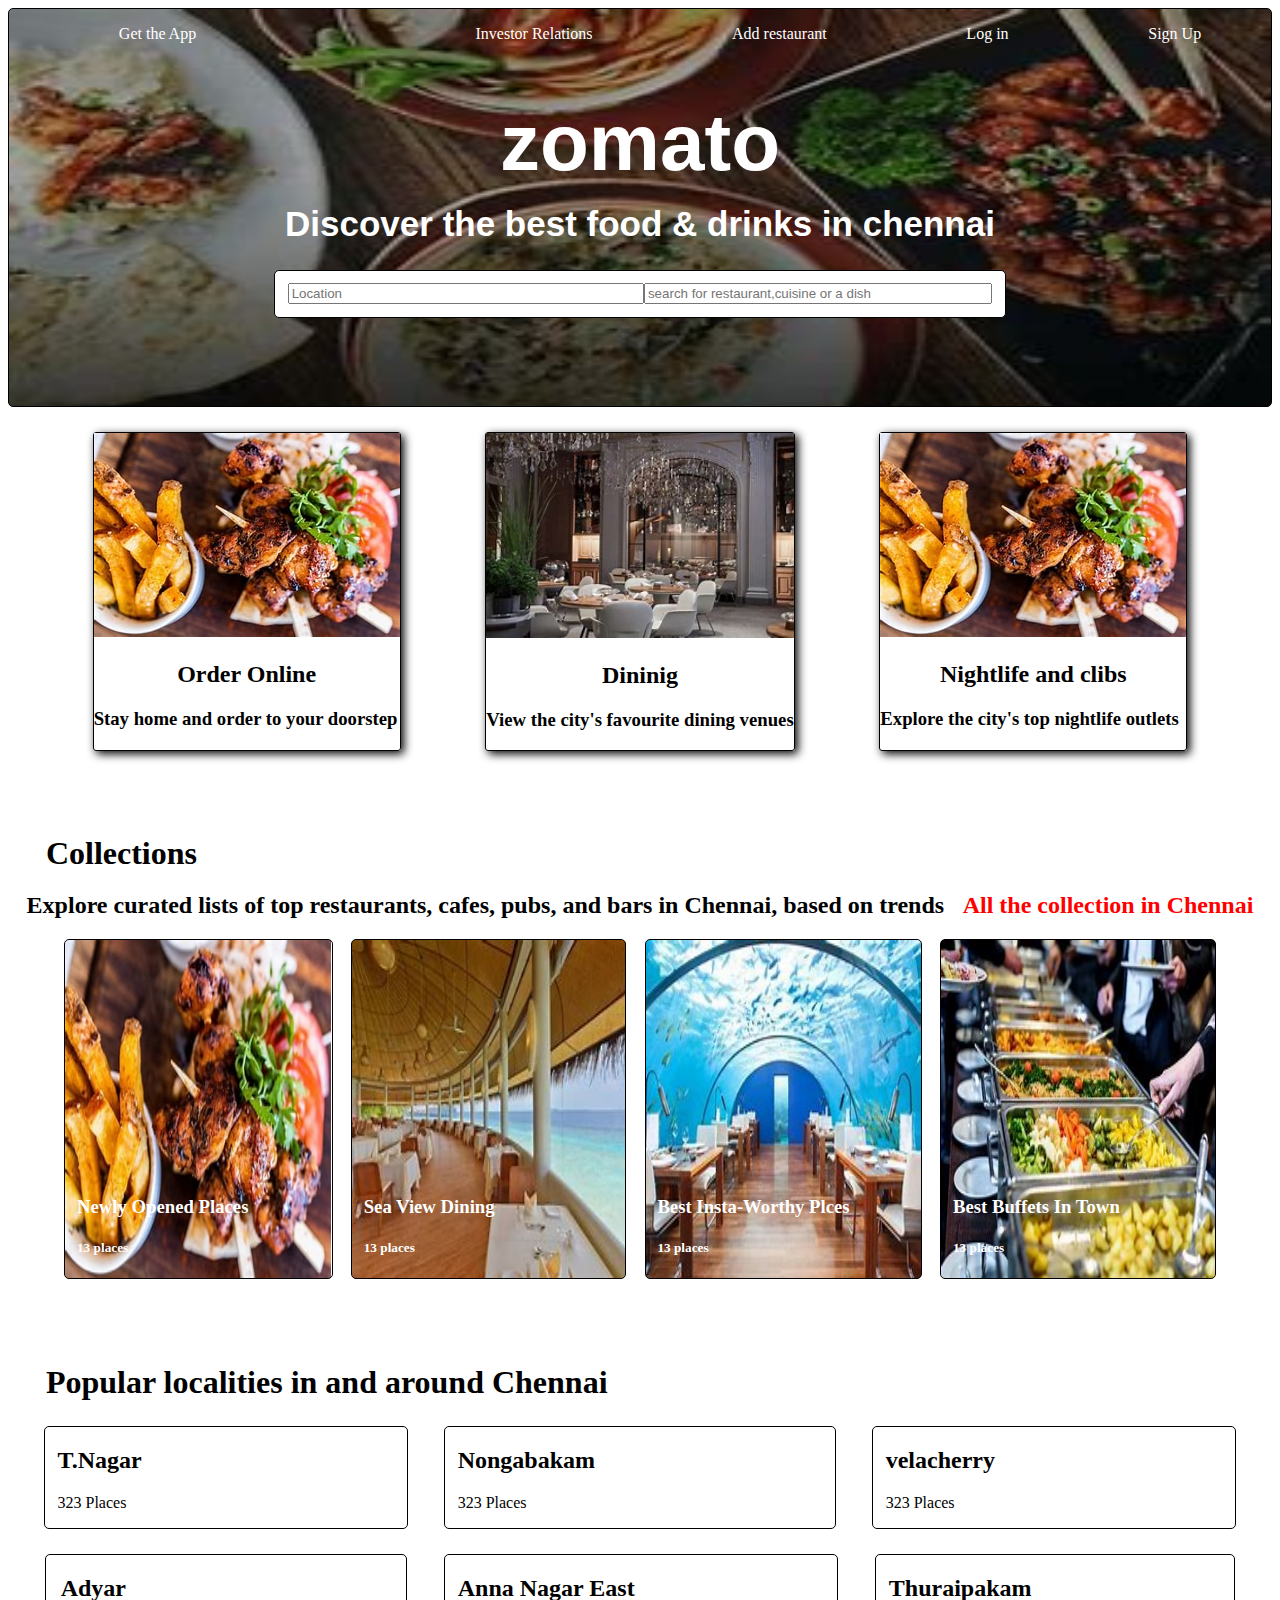
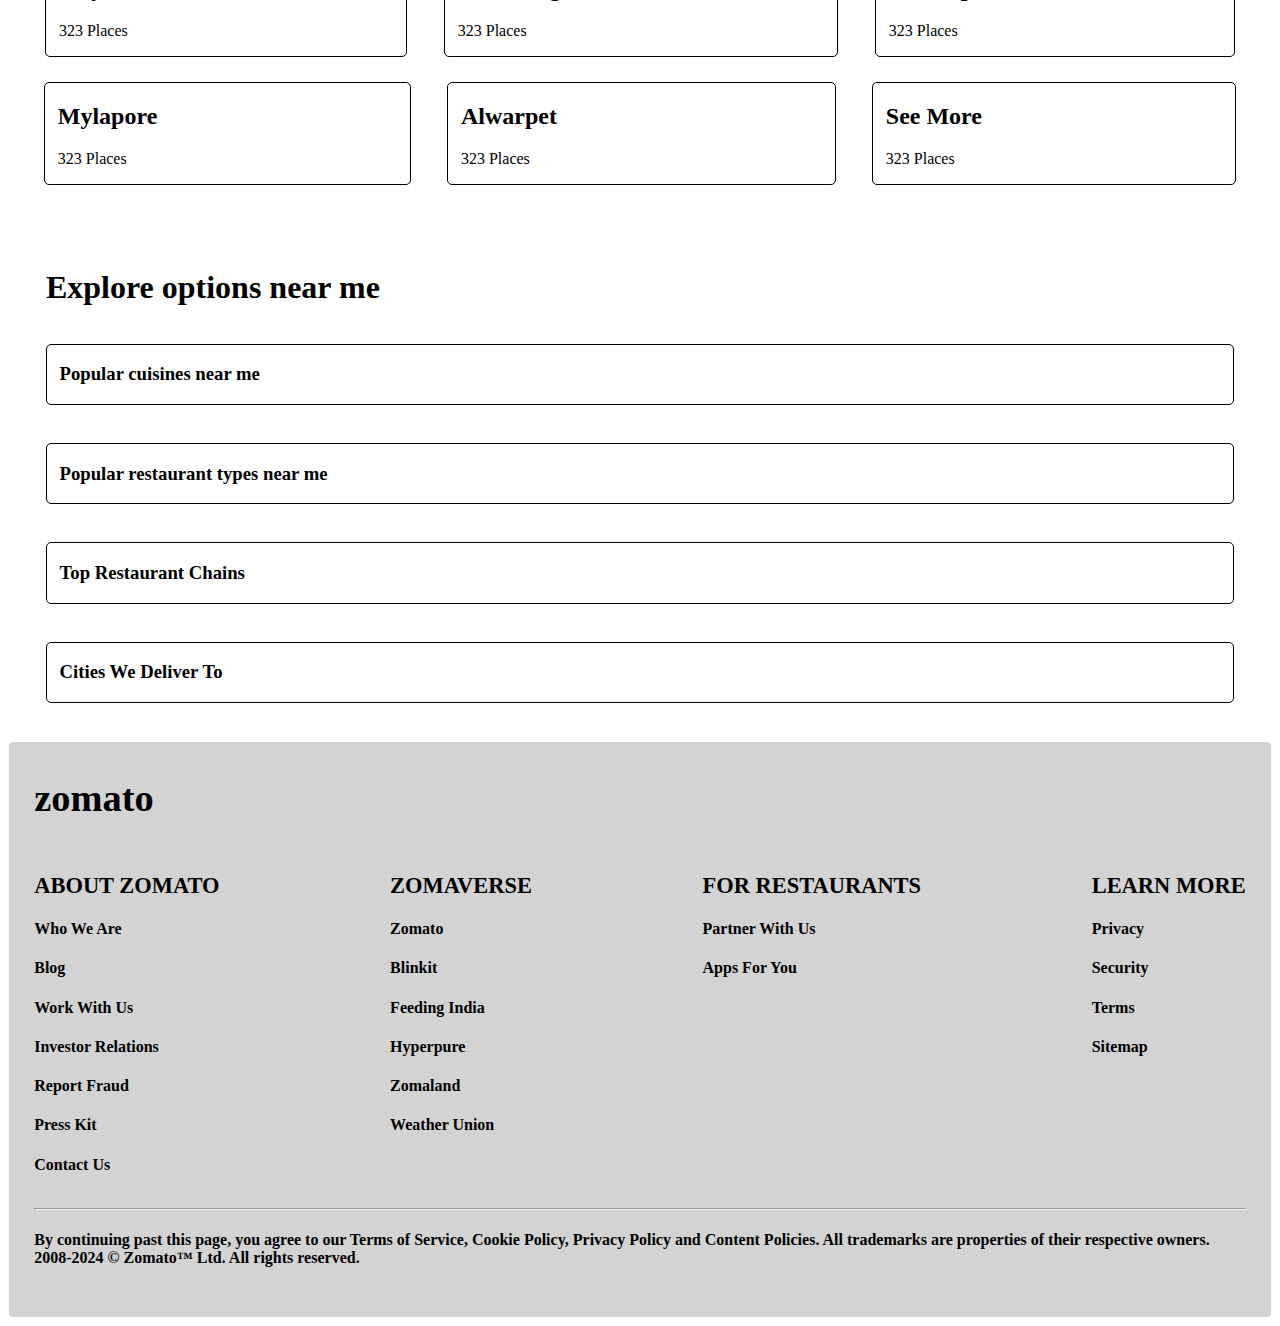
==== index.html @ 7cdfd1df "Add files via upload" ====
<!DOCTYPE html>
<html>
<head>
	<title>Zomato</title>
	<link rel="stylesheet"  href="style.css">
</head>
<body>
	<div class="c">
	<nav>
		<ul>
			<li><a href input="#">Get the App</a></li>
			<li><a href input="#"></a></li>
			<li><a href input="#">Investor Relations</a></li>
			<li><a href input="#">Add restaurant</a></li>
			<li><a href input="#">Log in</a></li>
			<li><a href input="#">Sign Up</a></li>
		</ul>
		</nav>
	

		<h1 style="font-size: 80px; font-family:sans-serif;">zomato</h1>
		<h2 style="font-size:35px;font-family: sans-serif;margin: -3% 0px 0px 0px;">Discover the best food & drinks in chennai</h2>
		<div class="a">
			
		<input type="number" placeholder="Location">
		
		
		<input type="search"  placeholder="search for restaurant,cuisine or a dish">
        </div>
    </div>
        <div class="b">
        	<div class="o"><img src="food.jfif">
        	<h2>Order Online</h2>
        	<h3>Stay home and order to your doorstep</h3> </div>
        	<div class="n">      	                                 
        	<img src="dining.jfif">
        	<h2>Dininig</h2>
        	<h3>View the city's favourite dining venues</h3></div>
        	<div class="e">
        	<img src="food.jfif">
        	<h2>Nightlife and clibs</h2>
        	<h3>Explore the city's top nightlife outlets</h3></div>
        </div>
        <div class="hh">
        <h1>Collections</h1>
    </div>
        <div class="aa">

        	<h2>Explore curated lists of top restaurants, cafes, pubs, and bars in Chennai, based on trends</h2>
        	<h2 class="bb">All the collection in Chennai</h2>
        </div>
        <div class="fourimg">
        	<div class="one">
        	<h3>Newly Opened Places</h3>
         	<h5>13 places</h5></div>
        	<div class="two">
        	<h3>Sea View Dining</h3>
        	<h5>13 places</h5></div>
        	<div class="three">
        	<h3>Best Insta-Worthy Plces</h3>
        	<h5>13 places</h5></div>
        	<div class="four">
        	<h3>Best Buffets In Town</h3>
        	<h5>13 places</h5></div>
        </div>
        <div class="pop">
        <h1>Popular localities in and around Chennai</h1>
    </div>
    <div class="hole">
    	<div class="t">
    		<h2>T.Nagar</h2>
    		<p>323 Places</p>
    	</div>
    	<div class="no">
    		<h2>Nongabakam</h2>
    		<p>323 Places</p>
    	</div>
    	<div class="v">
    		<h2>velacherry</h2>
    		<p>323 Places</p>
    	</div>
    </div>
    	<div class="hole1">
    		<div class="ad">
    		<h2>Adyar</h2>
    		<p>323 Places</p>
    	</div>
    	<div class="an">
    		<h2>Anna Nagar East</h2>
    		<p>323 Places</p>
    	</div>
    	<div class="th">
    		<h2>Thuraipakam</h2>
    		<p>323 Places</p>
    	</div>

    </div>
    <div class="hole2">
    		<div class="my">
    		<h2>Mylapore</h2>
    		<p>323 Places</p>
    	</div>
    	<div class="al">
    		<h2>Alwarpet</h2>
    		<p>323 Places</p>
    	</div>
    	<div class="se">
    		<h2>See More</h2>
    		<p>323 Places</p>
    	</div>
    </div>
    <div class="head">
    	<h1>Explore options near me</h1>
    </div>
    <div class="a0">
    	<div class="a1">
    		<h3>Popular cuisines near me</h3>
    	</div>
    	<div class="a2">
    		<h3>Popular restaurant types near me</h3>
    	</div>
    	<div class="a3">
    		<h3>Top Restaurant Chains</h3>
    	</div>
    	<div class="a4">
    		<h3>Cities We Deliver To</h3>
    	</div>
    </div>
      <div class="last">
    	<div class="zo">
    		<h1><big><b>zomato</b></big></h1>
    	</div>
    	<div class="final">
    	<div class="bb1">
    		<h3><b><big>ABOUT ZOMATO</big></b></h3>
    		<h4>Who We Are</h4>
    		<h4>Blog</h4>
    		<h4>Work With Us</h4>
    		<h4>Investor Relations</h4>
    		<h4>Report Fraud</h4>
    		<h4>Press Kit</h4>
    		<h4>Contact Us</h4>
    	</div>
    	<div class="b2">
            <h3><b><big>ZOMAVERSE</big></b></h3>
            <h4>Zomato</h4>
            <h4>Blinkit</h4>
            <h4>Feeding India</h4>
            <h4>Hyperpure</h4>
            <h4>Zomaland</h4>
            <h4>Weather Union</h4>
        </div>
        <div class="b3">
    		<h3><b><big>FOR RESTAURANTS</big></b></h3>
    		<h4>Partner With Us</h4>
    		<h4>Apps For You</h4>
    	</div>
    	<div class="b4">
    		<h3><b><big>LEARN MORE</big></b></h3>
    		<h4>Privacy</h4>
    		<h4>Security</h4>
    		<h4>Terms</h4>
    		<h4>Sitemap</h4>
    	</div>
    </div>
    	<div class="b5">
    		<hr>
    		<h4>By continuing past this page, you agree to our Terms of Service, Cookie Policy, Privacy Policy and Content Policies. All trademarks are properties of their respective owners. 2008-2024 © Zomato™ Ltd. All rights reserved.</h4>
    	</div>

    

     


</div>
</body>
</html>
---- style.css ----
.c{
	background-image: url('OIP (1).jfif');
	background-repeat: no-repeat;
	border: 1px solid black;
	border-radius: 5px;

    background-size:100% 420px;
    color:white;
    
}
ul {
	display:flex;
	justify-content: space-around;

}
li{
	list-style-type: none;
}
a{
	text-decoration: none;
	color: white;
}
h1,h2{

	display: flex;
	justify-content: center;

}
.a{
	border:1px solid black;
	border-radius: 5px;
	margin:2% 21% 7% 21%;
	padding: 1%;
	background-color: white;
	display: flex;
	justify-content: center;
	
}
input{
	width: 50%;
}
.b{display: flex;
	justify-content: space-evenly;

	}
.o,.n,.e{
	
    border: 1px solid black;
	border-radius: 3px;
	margin: 2% 0px 0px 0px;
	box-shadow: 3px 3px 10px;
}
img{

	width: 100%;
}
.o:hover{
	border:1px solid black;
	border-radius: 5px;
	
    margin: 1% ;

}
.n:hover{
	border:1px solid black;
	border-radius: 5px;
	margin: 1% ;

	
	}
.e:hover{
	border:1px solid black;
	border-radius: 5px;
	margin: 1% ;
}
.aa{
	display:flex;
	justify-content: space-evenly;
	font-family: serif;
}
.hh,.pop,.head{
	display: flex;
	justify-content: flex-start;
	margin: 5% 0px -22px 3%;
	}
.bb{
	color:red;
}
.one,.two,.three,.four{
	color:white;
	border:1px solid black;
	border-radius: 5px;
     
 }
.fourimg{
	display: flex;
	justify-content: space-evenly;
	margin: 0px 3% 0px 3%;
}
.one{
	background-size: 100% 100%;
	background-repeat: no-repeat;
	background-image: url('food.jfif');
	padding: 20% 7%  0px 1%;
}
.two{
	background-size: 100% 100%;
	background-repeat: no-repeat;
	background-image: url('sea dining.jfif');
	padding: 20% 11%  0px 1%;
}
.three{
	background-size: 100% 100%;
	background-repeat: no-repeat;
	background-image: url('insta worthy.jfif');
	padding: 20% 6%  0px 1%;
}
.four{
	background-size: 100% 100%;
	background-repeat: no-repeat;
	background-image: url('buffet.jfif');
	padding: 20% 8%  0px 1%;
}
.hole{
	display: flex;
	justify-content: space-evenly;
}
.t,.no,.v{
	border:1px solid black;
	border-radius: 5px;
	margin: 2% 0px 0px 0px;

}
.t{
	padding: 0px 21% 0px 1%;
}
.no{
	padding: 0px 19% 0px 1%;
}
.v{
	padding: 0px 19% 0px 1%;
}
.hole1{
	display: flex;
	justify-content: space-evenly;
}
.ad,.an,.th{
	border:1px solid black;
	border-radius: 5px;
	margin: 2% 0px 0px 0px;

}
.ad{
	padding: 0px 22% 0px 1%;
}
.an{
	padding: 0px 16% 0px 1%;
}
.th{
	padding: 0px 16% 0px 1%;
}
.hole2{
	display: flex;
	justify-content: space-evenly;
}
.my,.al,.se{
	border:1px solid black;
	border-radius: 5px;
	margin: 2% 0px 0px 0px;

}
.my{
	padding: 0px 20% 0px 1%;
}
.al{
	padding: 0px 22% 0px 1%;
}
.se{
	padding: 0px 20% 0px 1%;
}
.a1,.a2,.a3,.a4{
	border: 1px solid black;
	border-radius: 5px;
	margin: 3% 3%;
	padding: 0px 0px 0px 1%;
}
.zo{
	display: flex;
	justify-content: flex-start;
	margin: 1% 2%;
}
.b1{
	display: flex;
	justify-content: space-evenly;
}
.final{
	display: flex;
	justify-content: space-between;
	margin: 1% 2%;

}
.last{
	background-color: lightgray;
	background-size: cover;
	border: 1px solid white;
	border-radius: 5px;

}
.b5{
	margin: 1% 2% 4% 2%;
}
a:hover{
	border: 1px solid black;
	border-radius: 5px;
	background-color: black;
	padding: 7px;
}
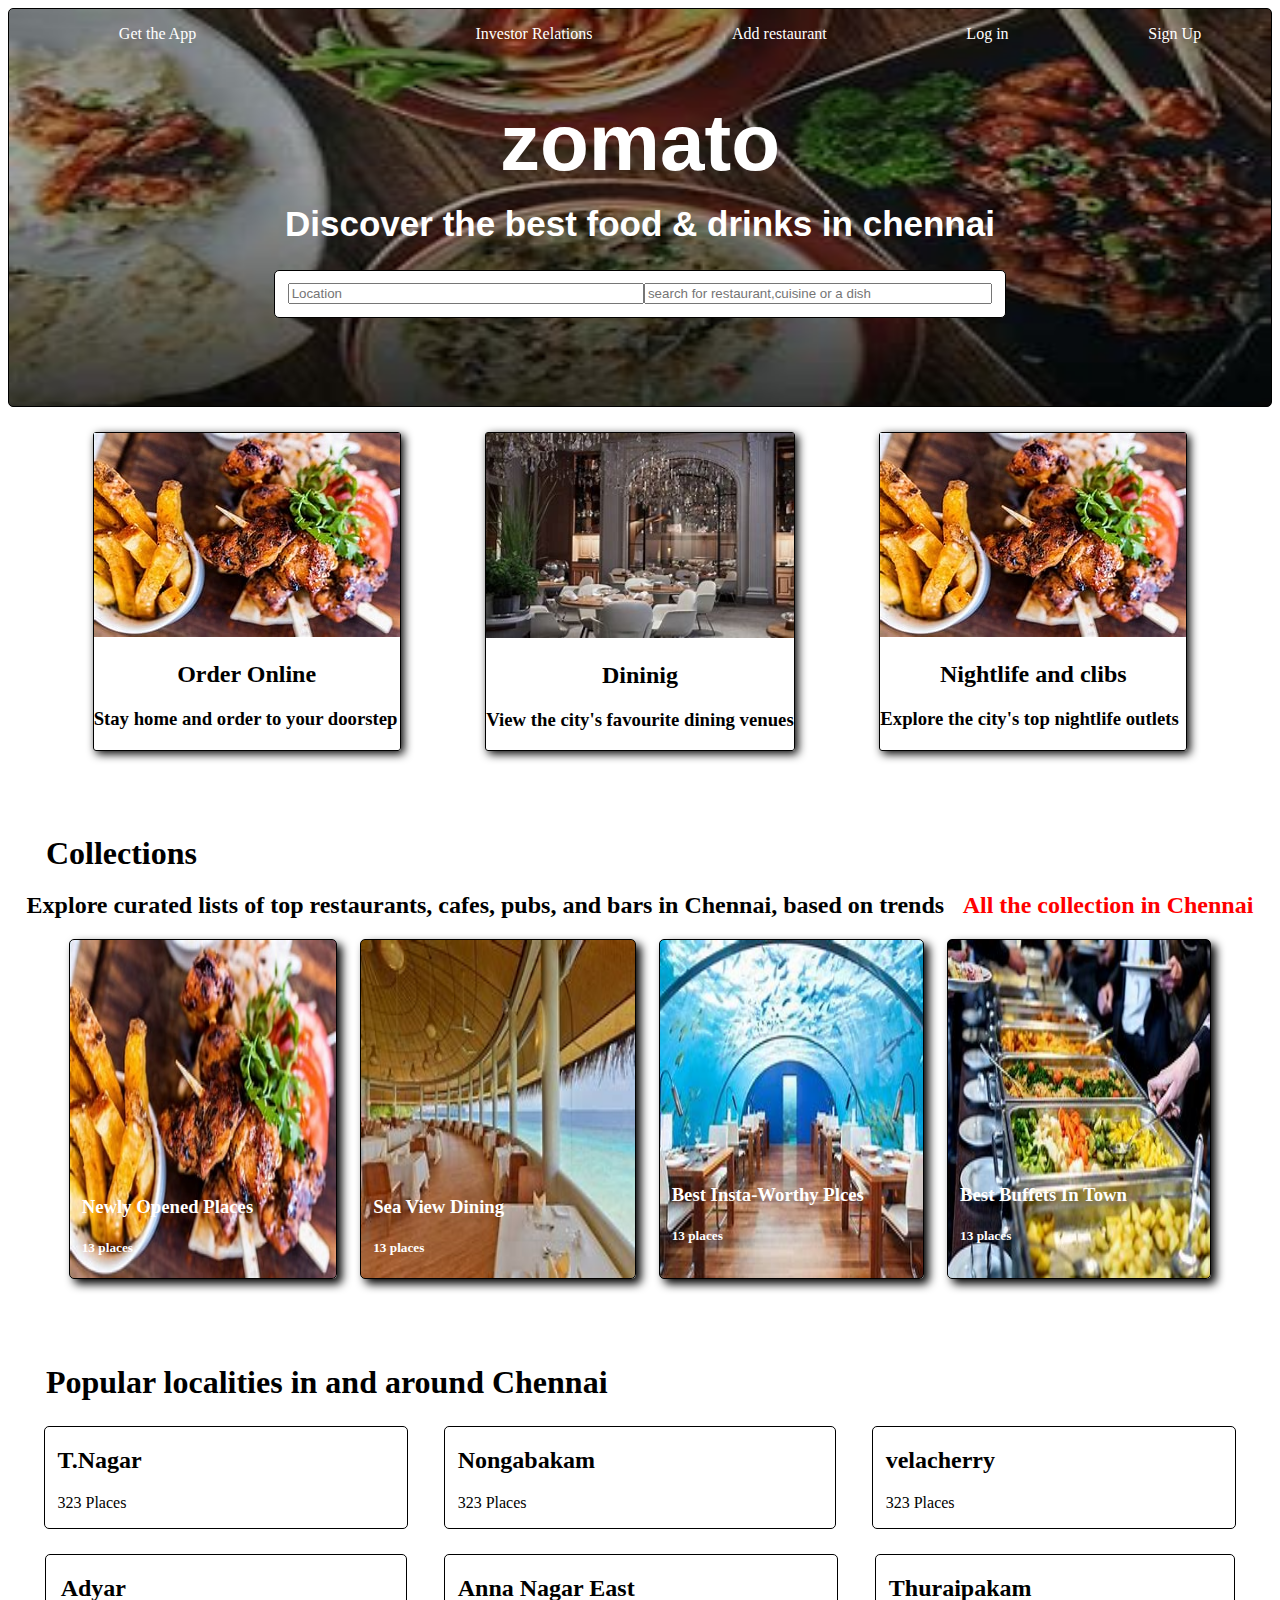
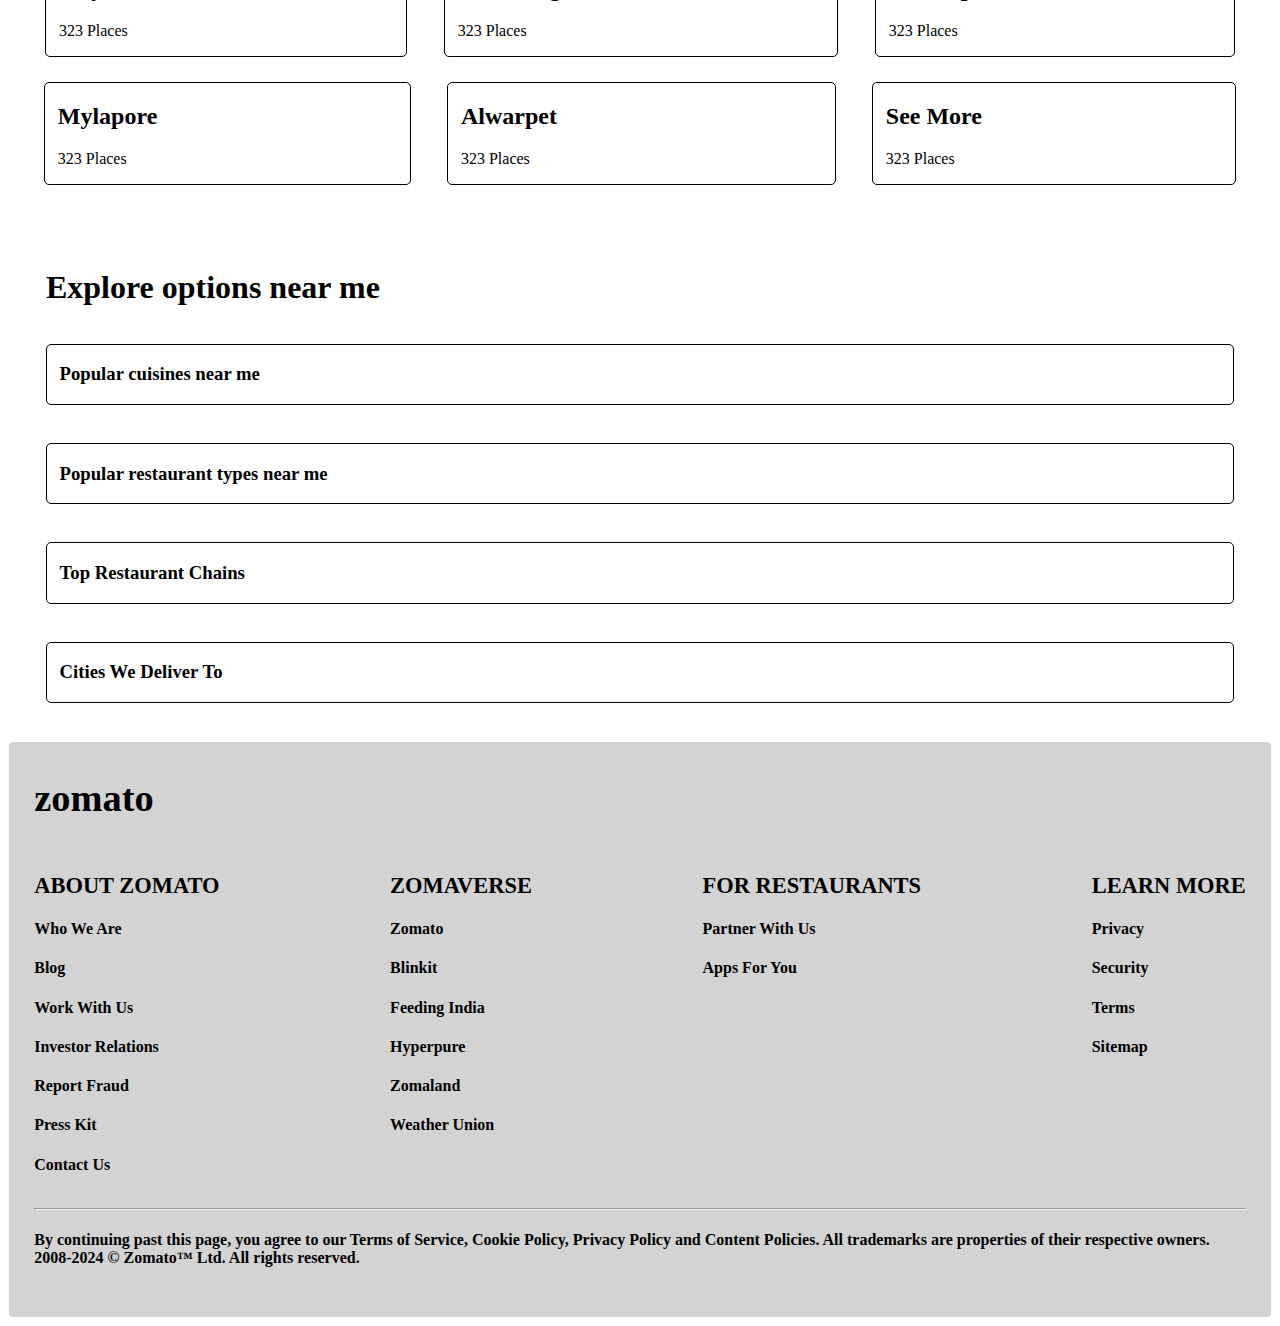
==== commit f18abe1f: "Add files via upload" ====
--- a/index.html
+++ b/index.html
@@ -3,6 +3,7 @@
 <head>
 	<title>Zomato</title>
 	<link rel="stylesheet"  href="style.css">
+	<link rel="icon" href="th.jfif">
 </head>
 <body>
 	<div class="c">
--- a/style.css
+++ b/style.css
@@ -41,6 +41,7 @@
 }
 .b{display: flex;
 	justify-content: space-evenly;
+	flex-wrap: wrap;
 
 	}
 .o,.n,.e{
@@ -77,6 +78,7 @@
 	display:flex;
 	justify-content: space-evenly;
 	font-family: serif;
+	flex-wrap: wrap;
 }
 .hh,.pop,.head{
 	display: flex;
@@ -90,40 +92,72 @@
 	color:white;
 	border:1px solid black;
 	border-radius: 5px;
+	box-shadow: 5px 5px 10px black;
      
  }
+ @media only screen and (max-width:600px){
+ 	.one,.two,.three,.four{
+ 		color:white;
+	border:1px solid black;
+	border-radius: 5px;
+	box-shadow: 5px 5px 10px black;
+	flex-basis: 100%;
+	margin: 0px 0px 5% 0px;
+
+ 	}
+}
+
 .fourimg{
 	display: flex;
 	justify-content: space-evenly;
 	margin: 0px 3% 0px 3%;
+	flex-wrap: wrap;
+	
+}
+@media only screen and (max-width:600px){
+	.fourimg{
+		display: flex;
+		justify-content: space-evenly;
+
+
+	margin: 0px 3% 0px 3%;
+	flex-wrap: wrap;
+
+	}
 }
 .one{
 	background-size: 100% 100%;
 	background-repeat: no-repeat;
 	background-image: url('food.jfif');
 	padding: 20% 7%  0px 1%;
-}
+	
+}
+
 .two{
 	background-size: 100% 100%;
 	background-repeat: no-repeat;
 	background-image: url('sea dining.jfif');
 	padding: 20% 11%  0px 1%;
+	
 }
 .three{
 	background-size: 100% 100%;
 	background-repeat: no-repeat;
 	background-image: url('insta worthy.jfif');
-	padding: 20% 6%  0px 1%;
+	padding: 19% 5%  0px 1%;
+	
 }
 .four{
 	background-size: 100% 100%;
 	background-repeat: no-repeat;
 	background-image: url('buffet.jfif');
-	padding: 20% 8%  0px 1%;
+	padding: 19% 7%  0px 1%;
+	
 }
 .hole{
 	display: flex;
 	justify-content: space-evenly;
+	flex-wrap: wrap;
 }
 .t,.no,.v{
 	border:1px solid black;
@@ -143,6 +177,7 @@
 .hole1{
 	display: flex;
 	justify-content: space-evenly;
+	flex-wrap: wrap;
 }
 .ad,.an,.th{
 	border:1px solid black;
@@ -162,6 +197,7 @@
 .hole2{
 	display: flex;
 	justify-content: space-evenly;
+	flex-wrap: wrap;
 }
 .my,.al,.se{
 	border:1px solid black;
@@ -197,6 +233,7 @@
 	display: flex;
 	justify-content: space-between;
 	margin: 1% 2%;
+	flex-wrap: wrap;
 
 }
 .last{
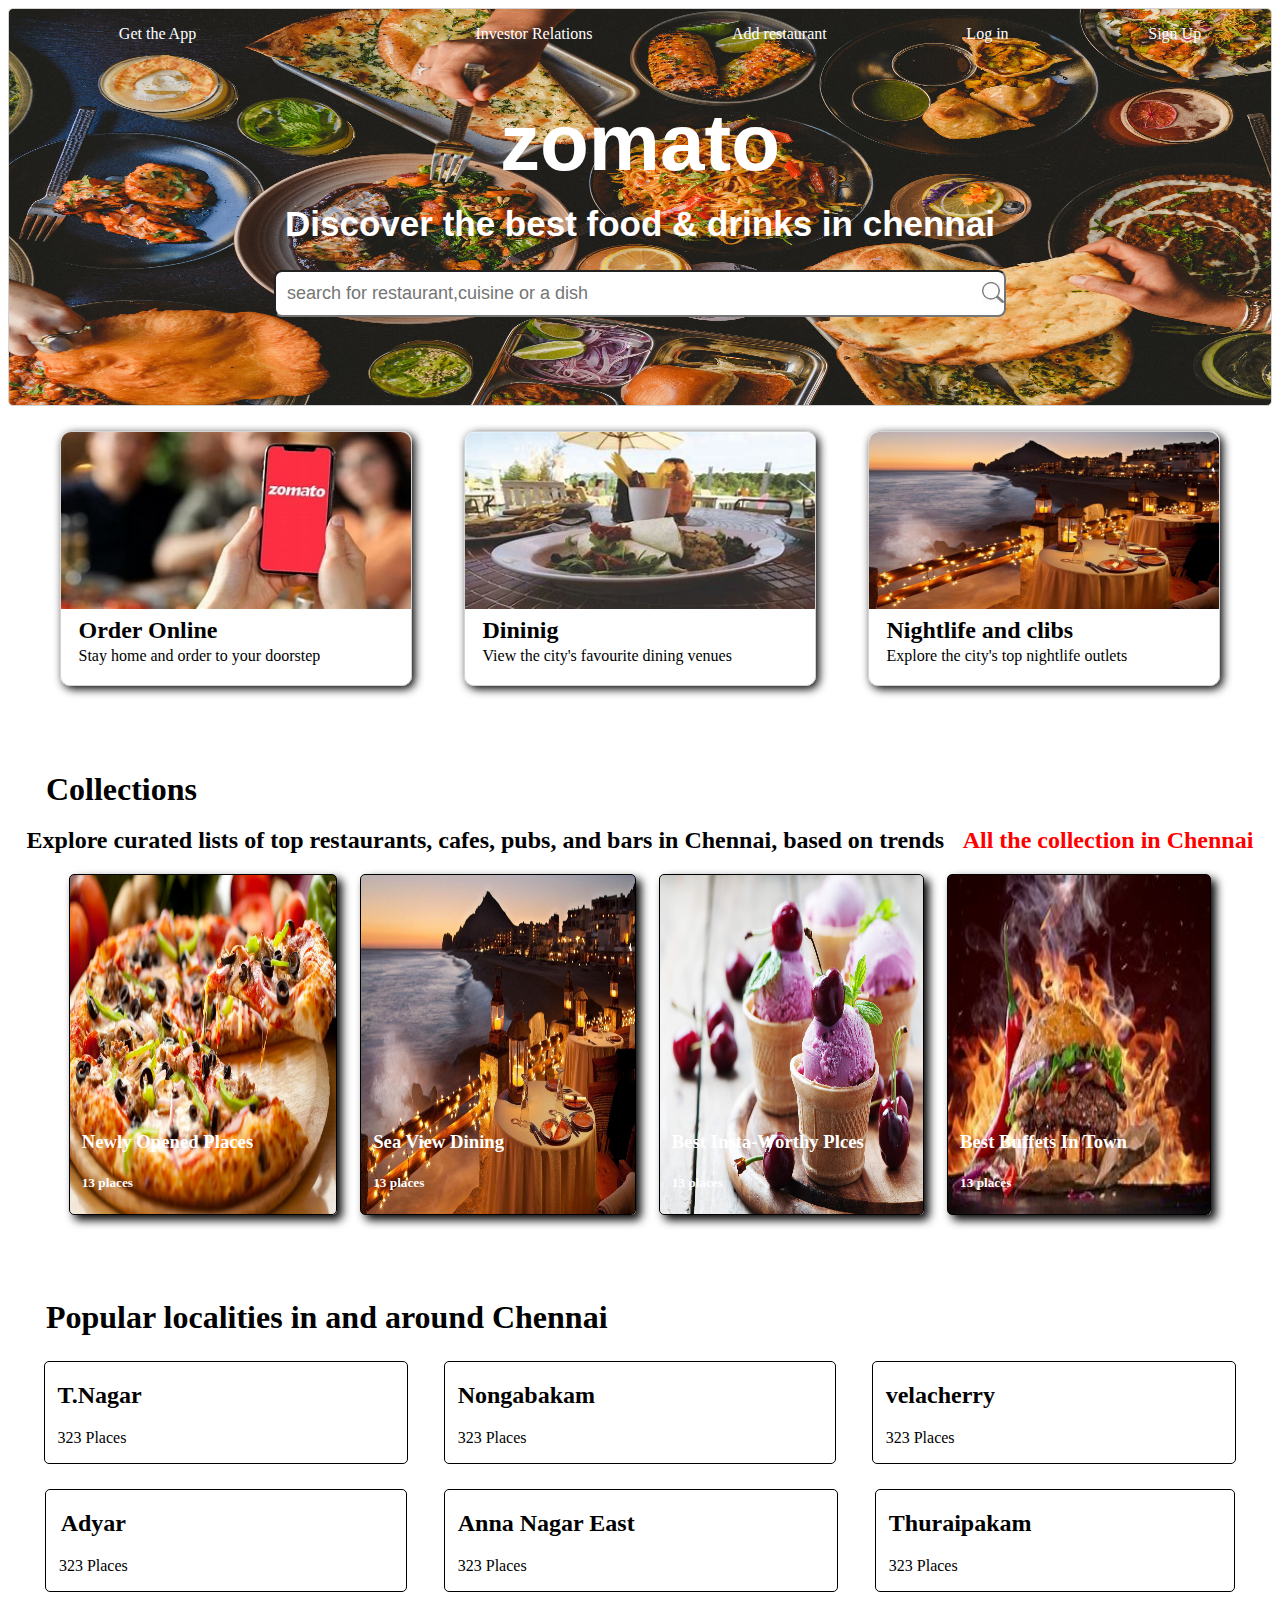
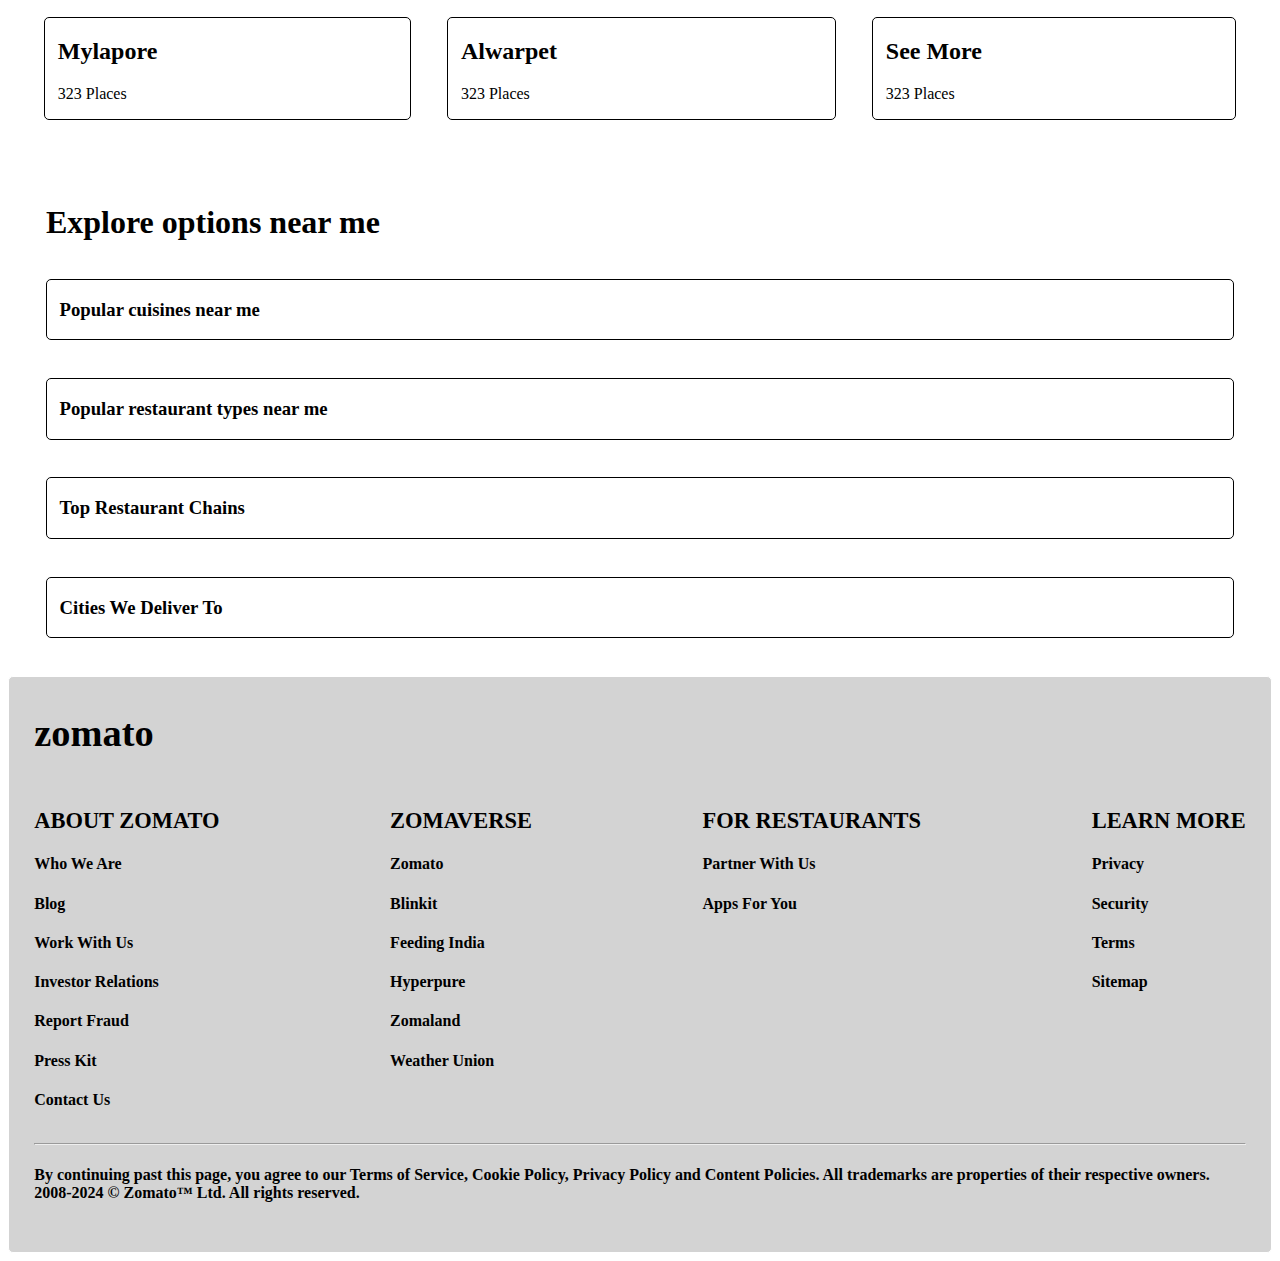
==== commit 443d148e: "Add files via upload" ====
--- a/index.html
+++ b/index.html
@@ -4,6 +4,7 @@
 	<title>Zomato</title>
 	<link rel="stylesheet"  href="style.css">
 	<link rel="icon" href="th.jfif">
+	<meta name="viewport" content="width=device-width,initial-scale=1.0">
 </head>
 <body>
 	<div class="c">
@@ -22,25 +23,21 @@
 		<h1 style="font-size: 80px; font-family:sans-serif;">zomato</h1>
 		<h2 style="font-size:35px;font-family: sans-serif;margin: -3% 0px 0px 0px;">Discover the best food & drinks in chennai</h2>
 		<div class="a">
-			
-		<input type="number" placeholder="Location">
-		
-		
-		<input type="search"  placeholder="search for restaurant,cuisine or a dish">
+			<input type="search" class="searchicon"  placeholder="search for restaurant,cuisine or a dish">
         </div>
     </div>
         <div class="b">
-        	<div class="o"><img src="food.jfif">
-        	<h2>Order Online</h2>
-        	<h3>Stay home and order to your doorstep</h3> </div>
+        	<div class="o"><img id="new1" src="new order.jfif">
+        	<h2 class="num1">Order Online</h2>
+        	<p class="num2">Stay home and order to your doorstep</p> </div>
         	<div class="n">      	                                 
-        	<img src="dining.jfif">
-        	<h2>Dininig</h2>
-        	<h3>View the city's favourite dining venues</h3></div>
+        	<img id="new2" src="new4 din.jfif">
+        	<h2 class="num1">Dininig</h2>
+        	<p class="num2">View the city's favourite dining venues</p></div>
         	<div class="e">
-        	<img src="food.jfif">
-        	<h2>Nightlife and clibs</h2>
-        	<h3>Explore the city's top nightlife outlets</h3></div>
+        	<img id="new3" src="new sea din.jpg">
+        	<h2 class="num1">Nightlife and clibs</h2>
+        	<p class="num2">Explore the city's top nightlife outlets</p></div>
         </div>
         <div class="hh">
         <h1>Collections</h1>
--- a/style.css
+++ b/style.css
@@ -1,7 +1,7 @@
 .c{
-	background-image: url('OIP (1).jfif');
-	background-repeat: no-repeat;
-	border: 1px solid black;
+	background-image: url('new bg hd.jpg');
+	background-repeat: no-repeat;
+	border: 1px solid lightgrey;
 	border-radius: 5px;
 
     background-size:100% 420px;
@@ -26,53 +26,67 @@
 	justify-content: center;
 
 }
+.searchicon{
+	background-image: url('iconsearch.jfif');
+	background-repeat: no-repeat;
+	background-size: 3%;
+	background-position: right;
+
+}
 .a{
-	border:1px solid black;
-	border-radius: 5px;
 	margin:2% 21% 7% 21%;
-	padding: 1%;
-	background-color: white;
 	display: flex;
 	justify-content: center;
 	
 }
 input{
-	width: 50%;
+     
+	border-radius: 8px;
+	width: 100%;
+	height: 100%;
+	padding: 1.5%;
+	font-size: 18px;
+	
 }
 .b{display: flex;
 	justify-content: space-evenly;
 	flex-wrap: wrap;
 
 	}
+.num1,.num2{
+	margin: 1% 0px  0px 5%;
+	display: flex;
+	justify-content: flex-start;
+	verflow: hidden;
+	white-space: nowrap;
+	text-overflow: ellipsis;
+}
+
 .o,.n,.e{
 	
-    border: 1px solid black;
-	border-radius: 3px;
+    border: 1px solid lightgrey;
+	border-radius: 10px;
 	margin: 2% 0px 0px 0px;
 	box-shadow: 3px 3px 10px;
-}
-img{
-
-	width: 100%;
-}
+	transition: transform 0.5s;}
+#new1,#new2,#new3{
+	border-radius: 10px 10px 0px 0px;
+    width: 350px;
+	height: 70%;
+}
+
+
 .o:hover{
-	border:1px solid black;
-	border-radius: 5px;
-	
-    margin: 1% ;
+	transform: scale(1.05);
+	
 
 }
 .n:hover{
-	border:1px solid black;
-	border-radius: 5px;
-	margin: 1% ;
-
+	transform: scale(1.05);
 	
 	}
 .e:hover{
-	border:1px solid black;
-	border-radius: 5px;
-	margin: 1% ;
+	transform: scale(1.05);
 }
 .aa{
 	display:flex;
@@ -93,7 +107,7 @@
 	border:1px solid black;
 	border-radius: 5px;
 	box-shadow: 5px 5px 10px black;
-     
+	   
  }
  @media only screen and (max-width:600px){
  	.one,.two,.three,.four{
@@ -118,17 +132,14 @@
 	.fourimg{
 		display: flex;
 		justify-content: space-evenly;
-
-
-	margin: 0px 3% 0px 3%;
-	flex-wrap: wrap;
-
-	}
+		margin: 0px 3% 0px 3%;
+		flex-wrap: wrap;
+}
 }
 .one{
 	background-size: 100% 100%;
 	background-repeat: no-repeat;
-	background-image: url('food.jfif');
+	background-image: url('new piza.webp');
 	padding: 20% 7%  0px 1%;
 	
 }
@@ -136,28 +147,36 @@
 .two{
 	background-size: 100% 100%;
 	background-repeat: no-repeat;
-	background-image: url('sea dining.jfif');
+	background-image: url('new sea din.jpg');
 	padding: 20% 11%  0px 1%;
 	
 }
 .three{
 	background-size: 100% 100%;
 	background-repeat: no-repeat;
-	background-image: url('insta worthy.jfif');
-	padding: 19% 5%  0px 1%;
+	background-image: url('new insta.jpg');
+	padding: 20% 5%  0px 1%;
 	
 }
 .four{
 	background-size: 100% 100%;
 	background-repeat: no-repeat;
-	background-image: url('buffet.jfif');
-	padding: 19% 7%  0px 1%;
+	background-image: url('zomo bg.jfif');
+	padding: 20% 7%  0px 1%;
 	
 }
 .hole{
 	display: flex;
 	justify-content: space-evenly;
 	flex-wrap: wrap;
+}
+@media only screen and (max-width:600px){
+	.t,.no,.v,.ad,.an,.th,.ad,.an,.th{
+		
+		flex-basis: 100%;
+		
+}
+	
 }
 .t,.no,.v{
 	border:1px solid black;
@@ -249,6 +268,7 @@
 a:hover{
 	border: 1px solid black;
 	border-radius: 5px;
-	background-color: black;
+	background-color: red;
+	box-shadow: 0 0 10px red,0 0 10px red,0 0 20px red,0 0 40px red,0 0 60px red,0 0 80px red,0 0 100px red;
 	padding: 7px;
 }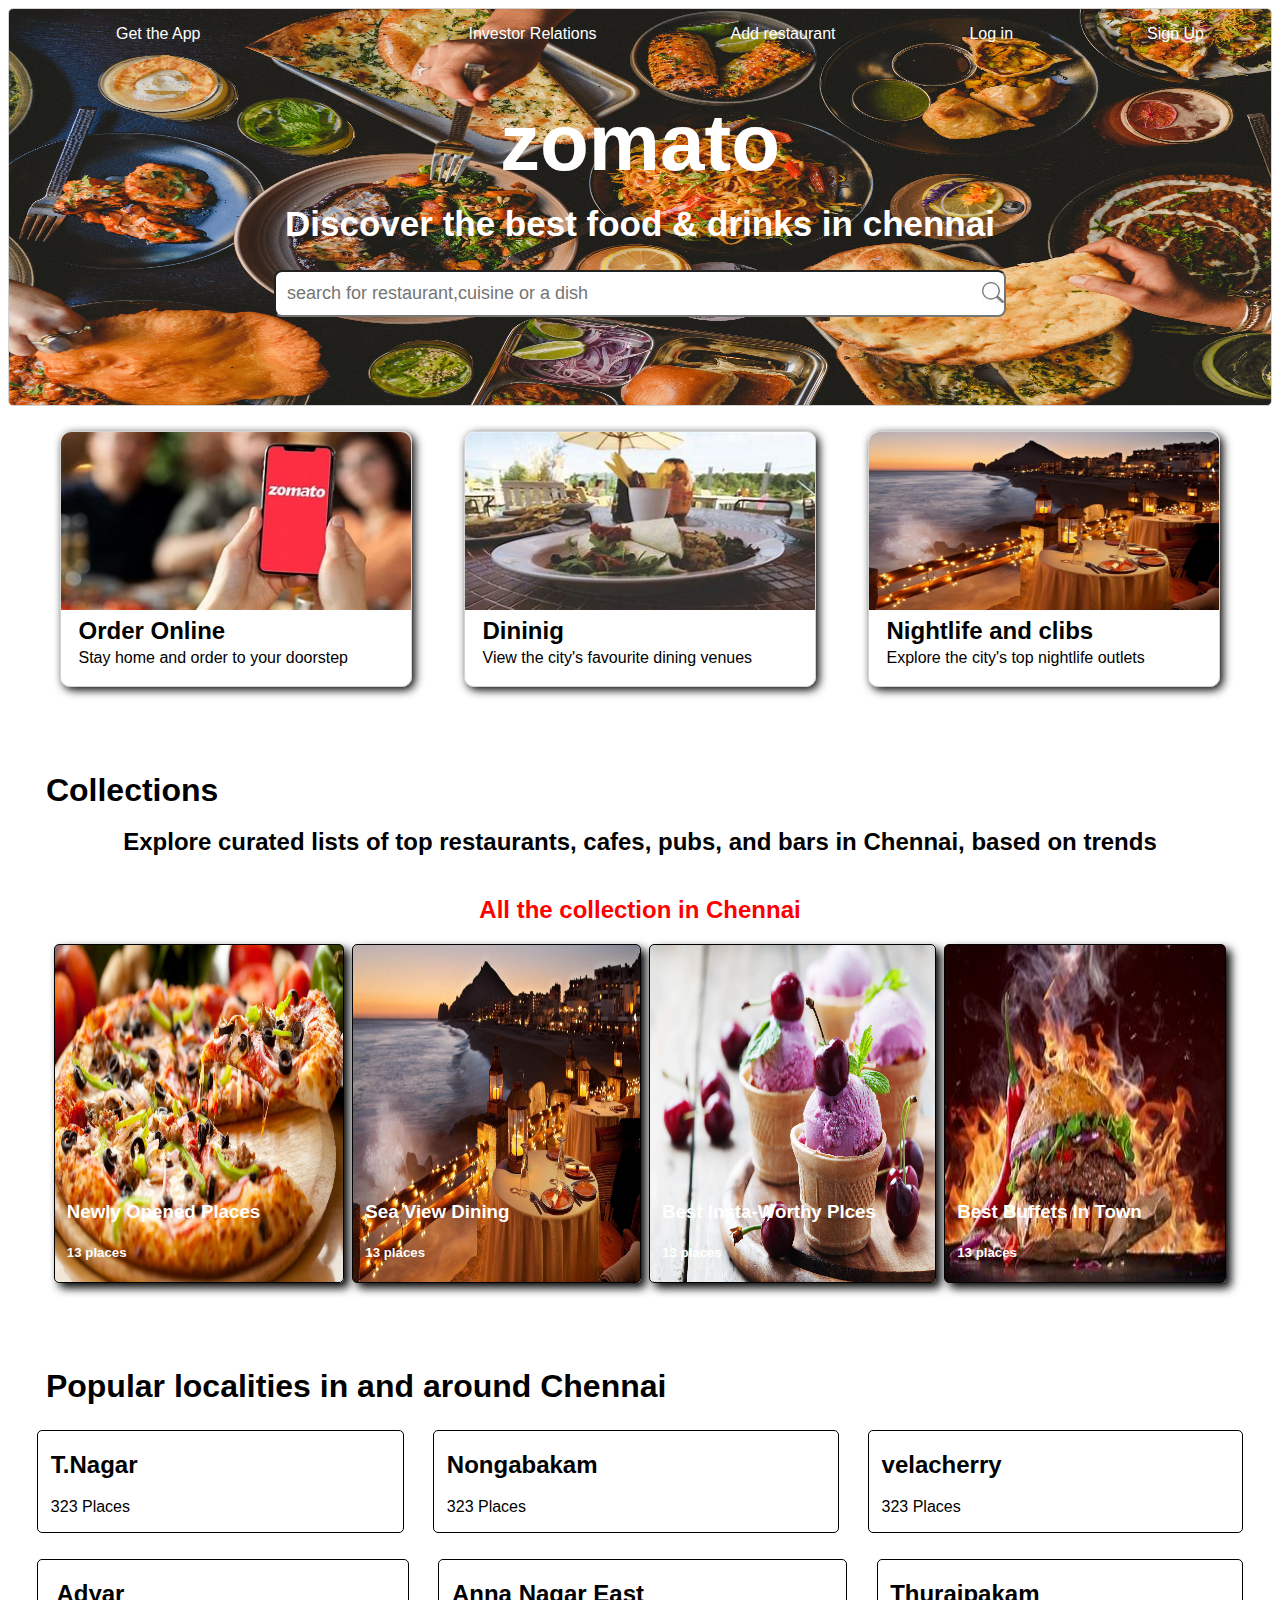
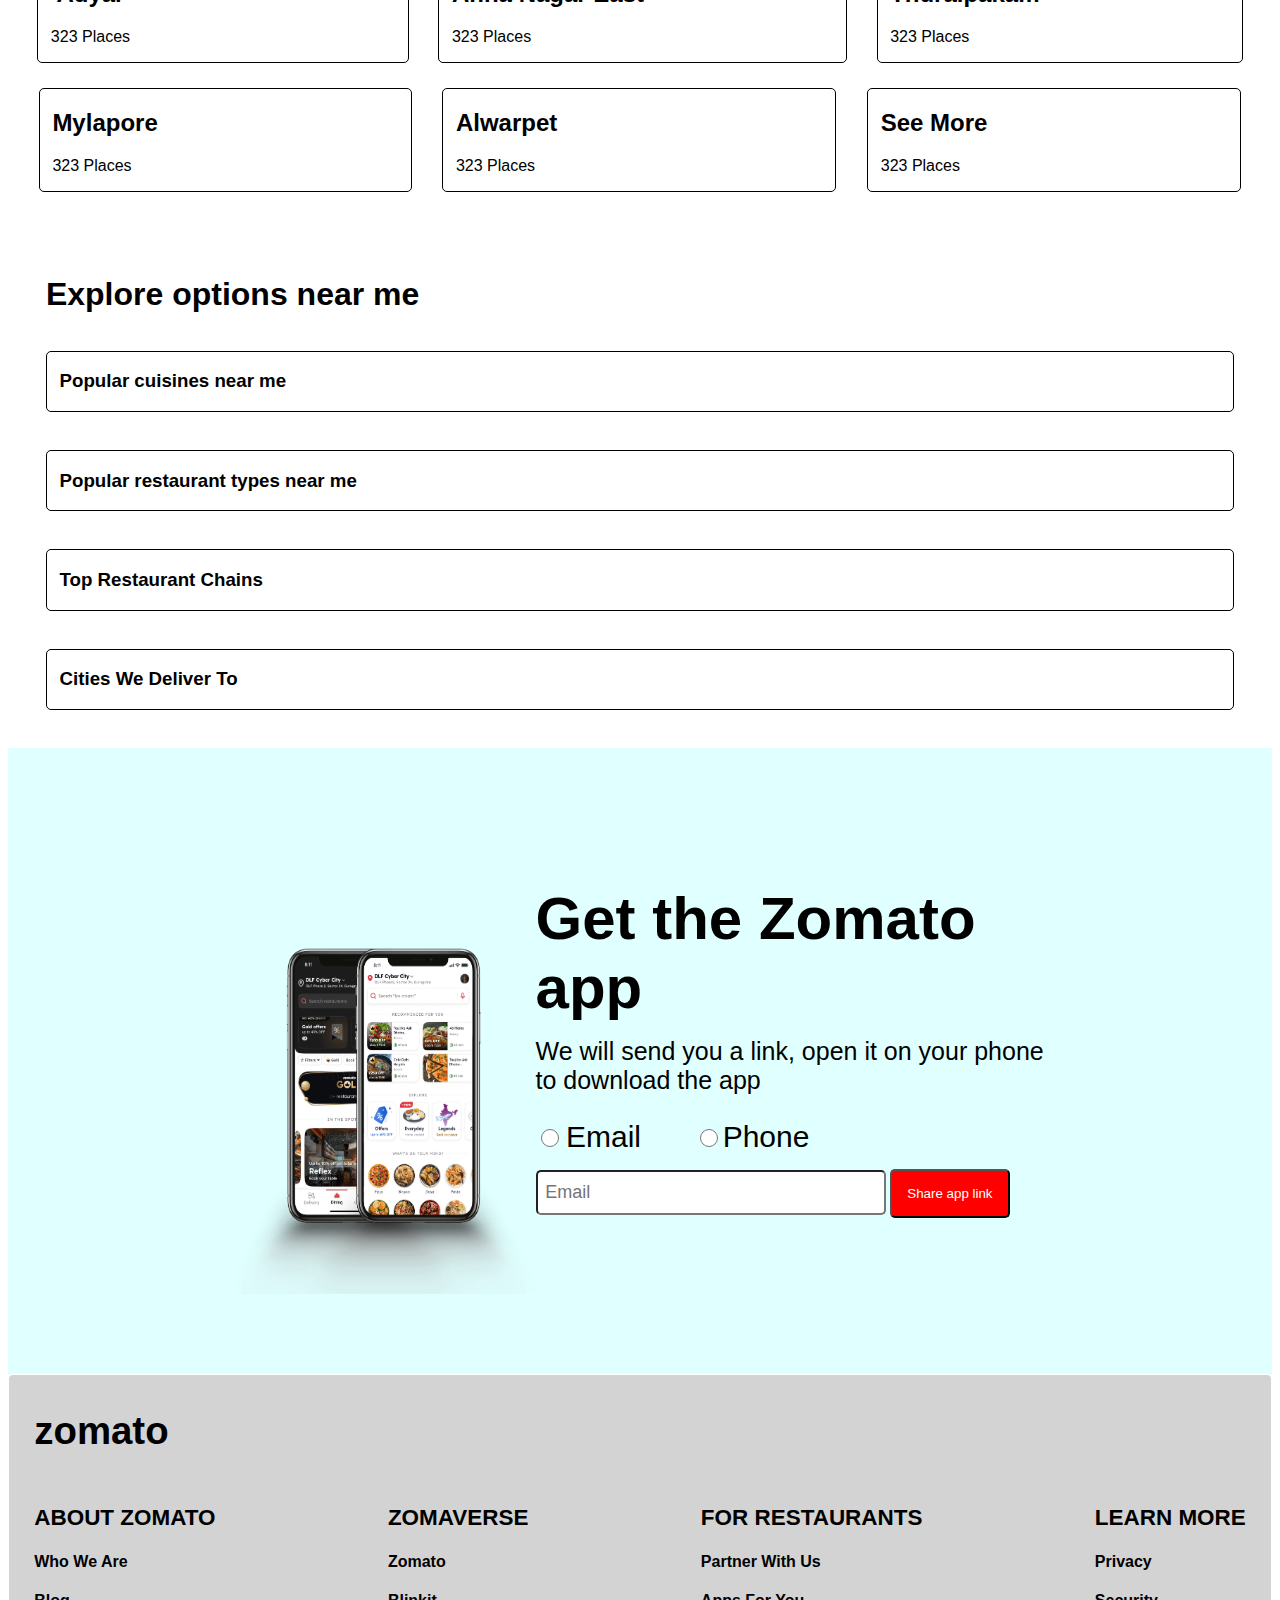
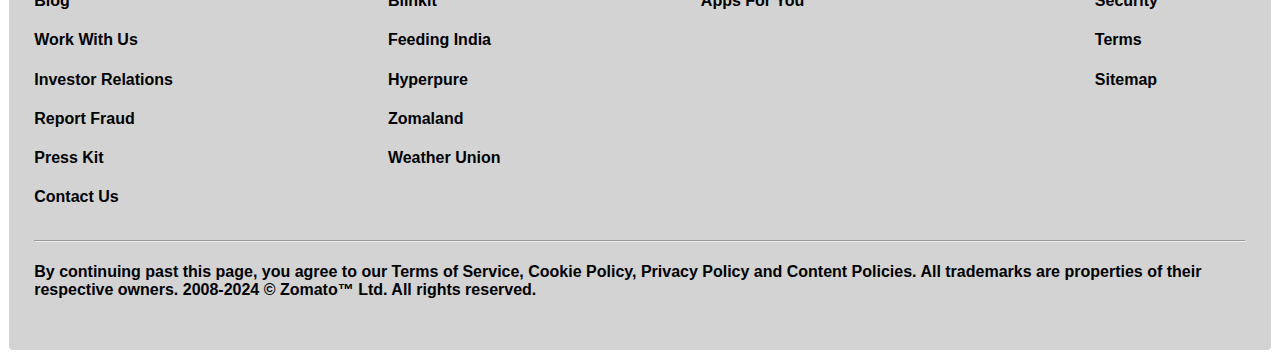
==== commit 21367955: "Add files via upload" ====
--- a/index.html
+++ b/index.html
@@ -124,6 +124,34 @@
     		<h3>Cities We Deliver To</h3>
     	</div>
     </div>
+    <div class="ffdiv">
+    <div class="fdiv">
+    <div class="emho">
+    <div class="zomoimg">
+        <img class="tv1" src="zomophone.avif">
+    </div>
+    <div class="emh">
+        <h3>Get the Zomato app</h3>
+        <p class="pcls">We will send you a link, open it on your phone to download the app</p>
+        
+        <input type="radio" name="email"id="e1">
+        <label for=email id="e1">
+            Email
+            </label>
+         <input type="radio" name="email" class="cl1" id="e2">
+        <label for=email id="e2">
+            Phone
+            </label>
+            <div class="dem3">
+            <input type="email" id="em3" placeholder="Email">
+        
+        <button>Share app link</button>
+    </div>
+
+    </div>
+</div>
+</div>
+</div>
       <div class="last">
     	<div class="zo">
     		<h1><big><b>zomato</b></big></h1>
--- a/style.css
+++ b/style.css
@@ -1,3 +1,7 @@
+*{
+	font-family: 'poppins',sans-serif;
+}
+
 .c{
 	background-image: url('new bg hd.jpg');
 	background-repeat: no-repeat;
@@ -8,6 +12,7 @@
     color:white;
     
 }
+
 ul {
 	display:flex;
 	justify-content: space-around;
@@ -171,12 +176,18 @@
 	flex-wrap: wrap;
 }
 @media only screen and (max-width:600px){
-	.t,.no,.v,.ad,.an,.th,.ad,.an,.th{
+	.t,.no,.v,.ad,.an,.th,.my,.al,.se{
 		
 		flex-basis: 100%;
 		
 }
-	
+}
+@media only screen and (max-width:950px){
+	.t,.no,.v,.ad,.an,.th,.my,.al,.se{
+		
+		flex-basis: 100%;
+		
+}
 }
 .t,.no,.v{
 	border:1px solid black;
@@ -243,6 +254,13 @@
 	display: flex;
 	justify-content: flex-start;
 	margin: 1% 2%;
+}
+@media only screen and (max-width:950px){
+	.bb1,.b2,.b3,.b4{
+		
+		flex-basis: 50%;
+		
+}
 }
 .b1{
 	display: flex;
@@ -271,4 +289,66 @@
 	background-color: red;
 	box-shadow: 0 0 10px red,0 0 10px red,0 0 20px red,0 0 40px red,0 0 60px red,0 0 80px red,0 0 100px red;
 	padding: 7px;
+}
+.tv1{
+	width:300px;
+	height: 350px;
+	margin: 120px 0px 0px 0px;
+	
+
+}
+.emho{
+	display: flex;
+	justify-content: space-evenly;
+
+	
+}
+#e1,#e2{
+     font-size: 30px;
+	width: 18px;
+	height: 18px;
+	accent-color: red;
+}
+.cl1{
+	margin: 0px 0px 0px 10%;
+}
+#em3{
+	width:65%;
+	height:25px;
+	border-radius: 5px;
+}
+button{
+	color: white;
+	padding: 3%;
+	border-radius: 5px;
+background-color: red;
+}
+.emh h3{
+	font-size: 60px;
+	margin-bottom: -10px;
+}
+.pcls{
+	font-size: 25px;
+}
+.dem3{
+	margin-top: 15px;
+}
+.fdiv{
+	
+	margin: 6% 18% 6% 18%;
+}
+.ffdiv{
+	display: flex;
+	
+	background-color: lightcyan;
+}
+
+
+@media only screen and (max-width:600px){
+	.emho{
+	display: flex;
+	justify-content: space-evenly;
+	flex-wrap: wrap;
+	}
+
 }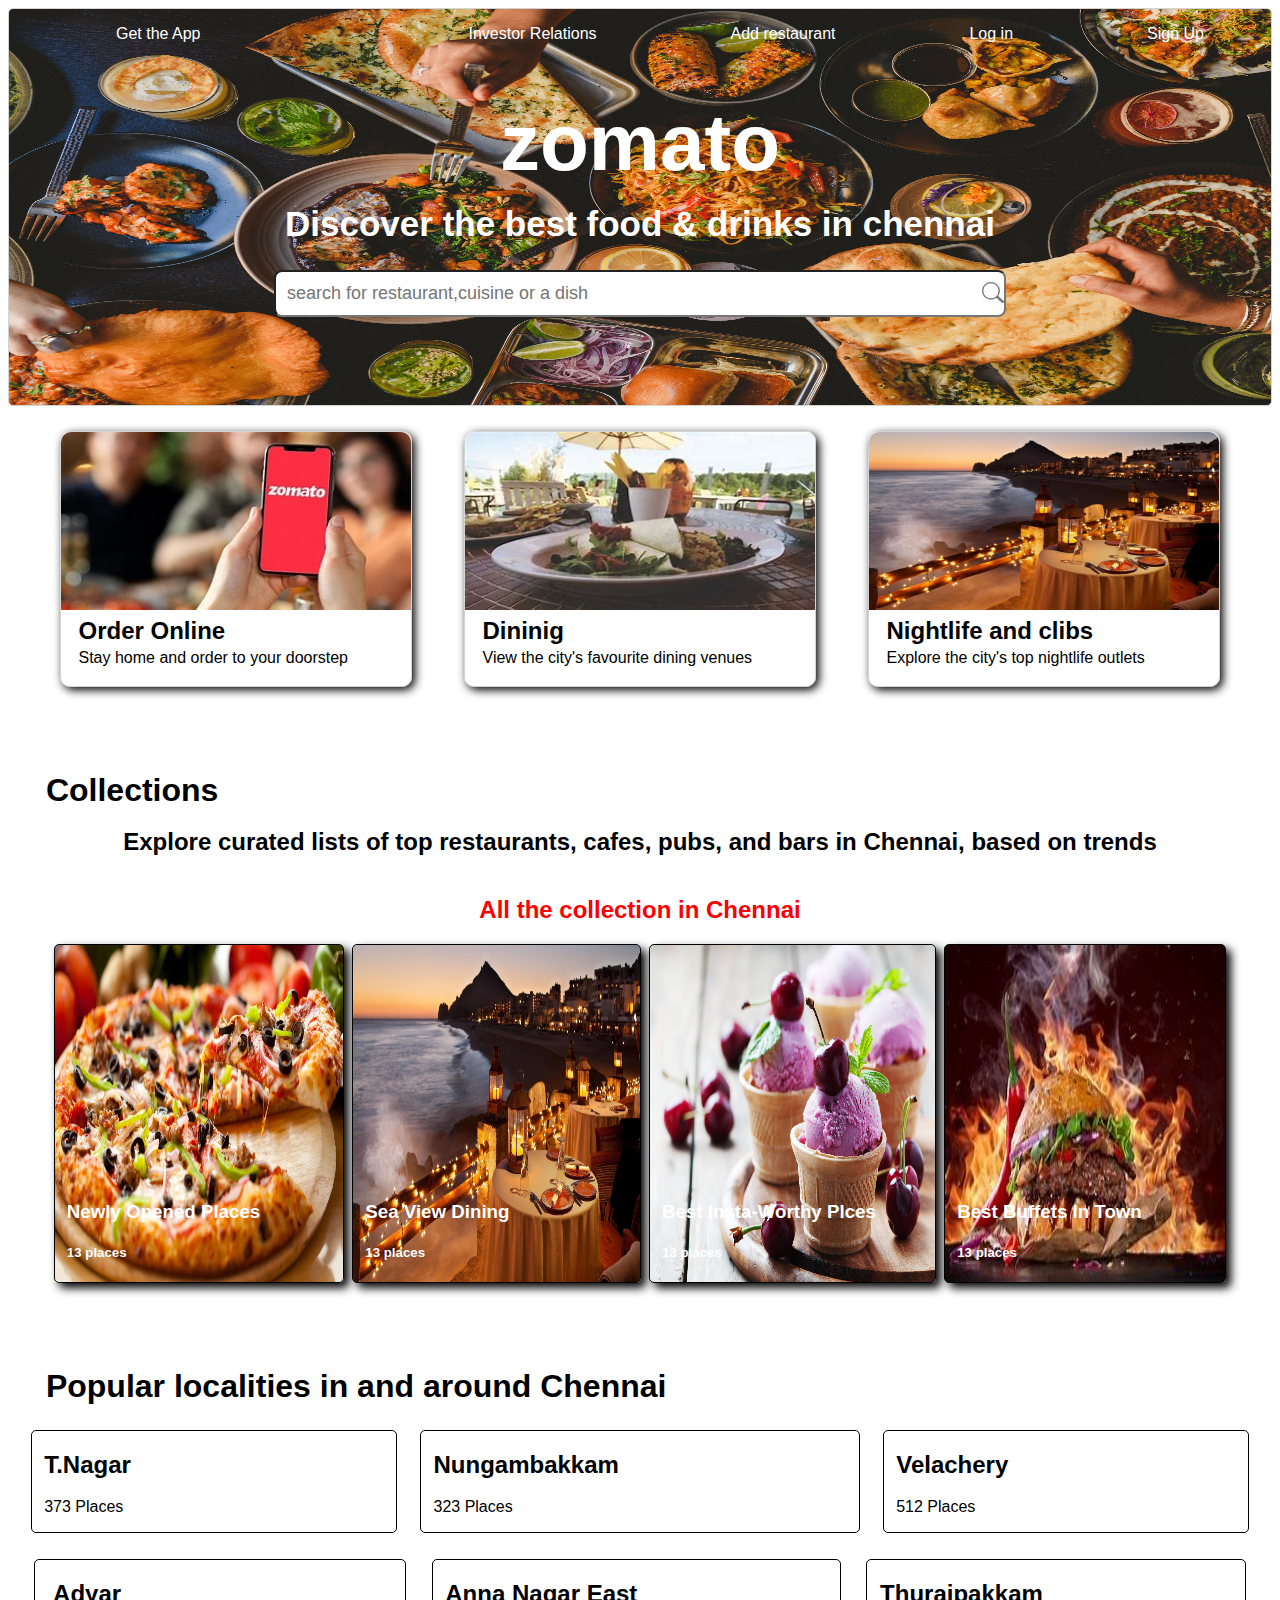
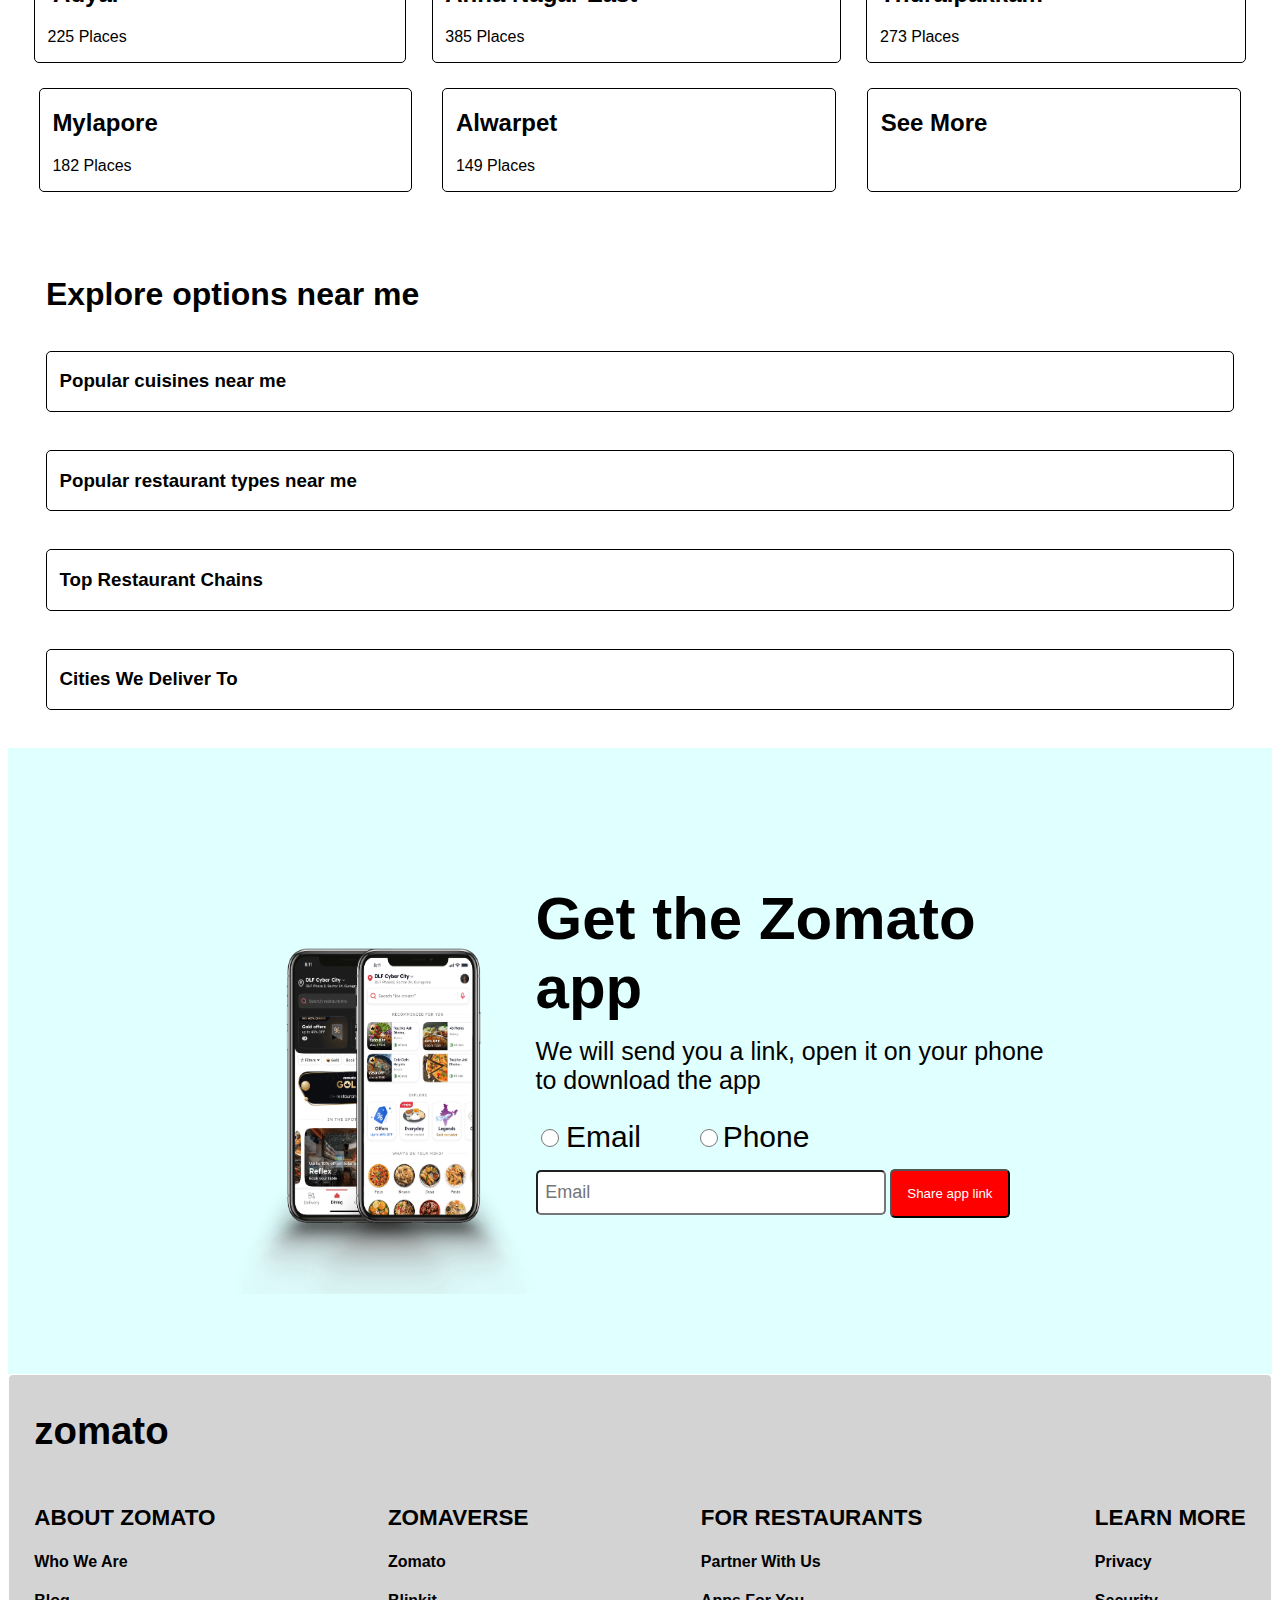
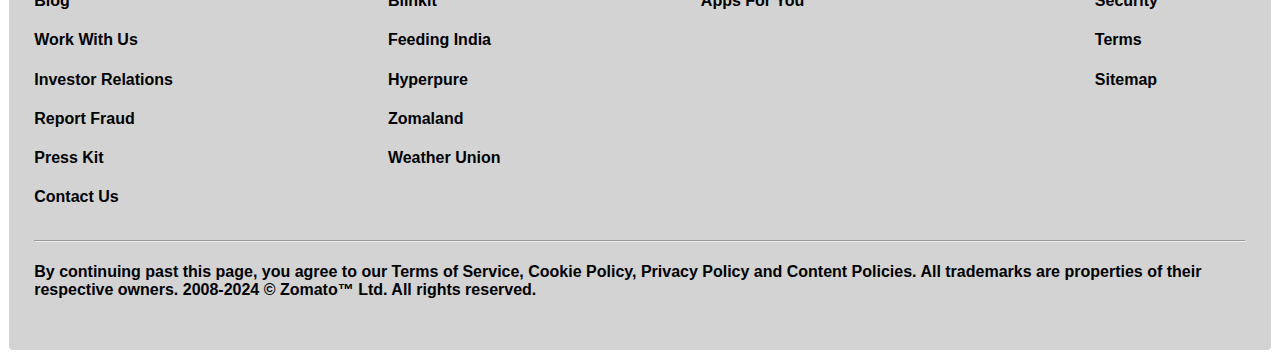
==== commit 5ea84cd0: "Add files via upload" ====
--- a/index.html
+++ b/index.html
@@ -67,44 +67,44 @@
     <div class="hole">
     	<div class="t">
     		<h2>T.Nagar</h2>
+    		<p>373 Places</p>
+    	</div>
+    	<div class="no">
+    		<h2>Nungambakkam</h2>
     		<p>323 Places</p>
     	</div>
-    	<div class="no">
-    		<h2>Nongabakam</h2>
-    		<p>323 Places</p>
-    	</div>
     	<div class="v">
-    		<h2>velacherry</h2>
-    		<p>323 Places</p>
+    		<h2>Velachery</h2>
+    		<p>512 Places</p>
     	</div>
     </div>
     	<div class="hole1">
     		<div class="ad">
     		<h2>Adyar</h2>
-    		<p>323 Places</p>
+    		<p>225 Places</p>
     	</div>
     	<div class="an">
     		<h2>Anna Nagar East</h2>
-    		<p>323 Places</p>
+    		<p>385 Places</p>
     	</div>
     	<div class="th">
-    		<h2>Thuraipakam</h2>
-    		<p>323 Places</p>
+    		<h2>Thuraipakkam</h2>
+    		<p>273 Places</p>
     	</div>
 
     </div>
     <div class="hole2">
     		<div class="my">
     		<h2>Mylapore</h2>
-    		<p>323 Places</p>
+    		<p>182 Places</p>
     	</div>
     	<div class="al">
     		<h2>Alwarpet</h2>
-    		<p>323 Places</p>
+    		<p>149 Places</p>
     	</div>
     	<div class="se">
     		<h2>See More</h2>
-    		<p>323 Places</p>
+    		
     	</div>
     </div>
     <div class="head">
--- a/style.css
+++ b/style.css
@@ -350,5 +350,13 @@
 	justify-content: space-evenly;
 	flex-wrap: wrap;
 	}
-
+	button{
+		margin-top: 8px;
+	}
+
+}
+@media only screen and (max-width:600px){
+	button{
+		margin-top: 8px;
+	}
 }